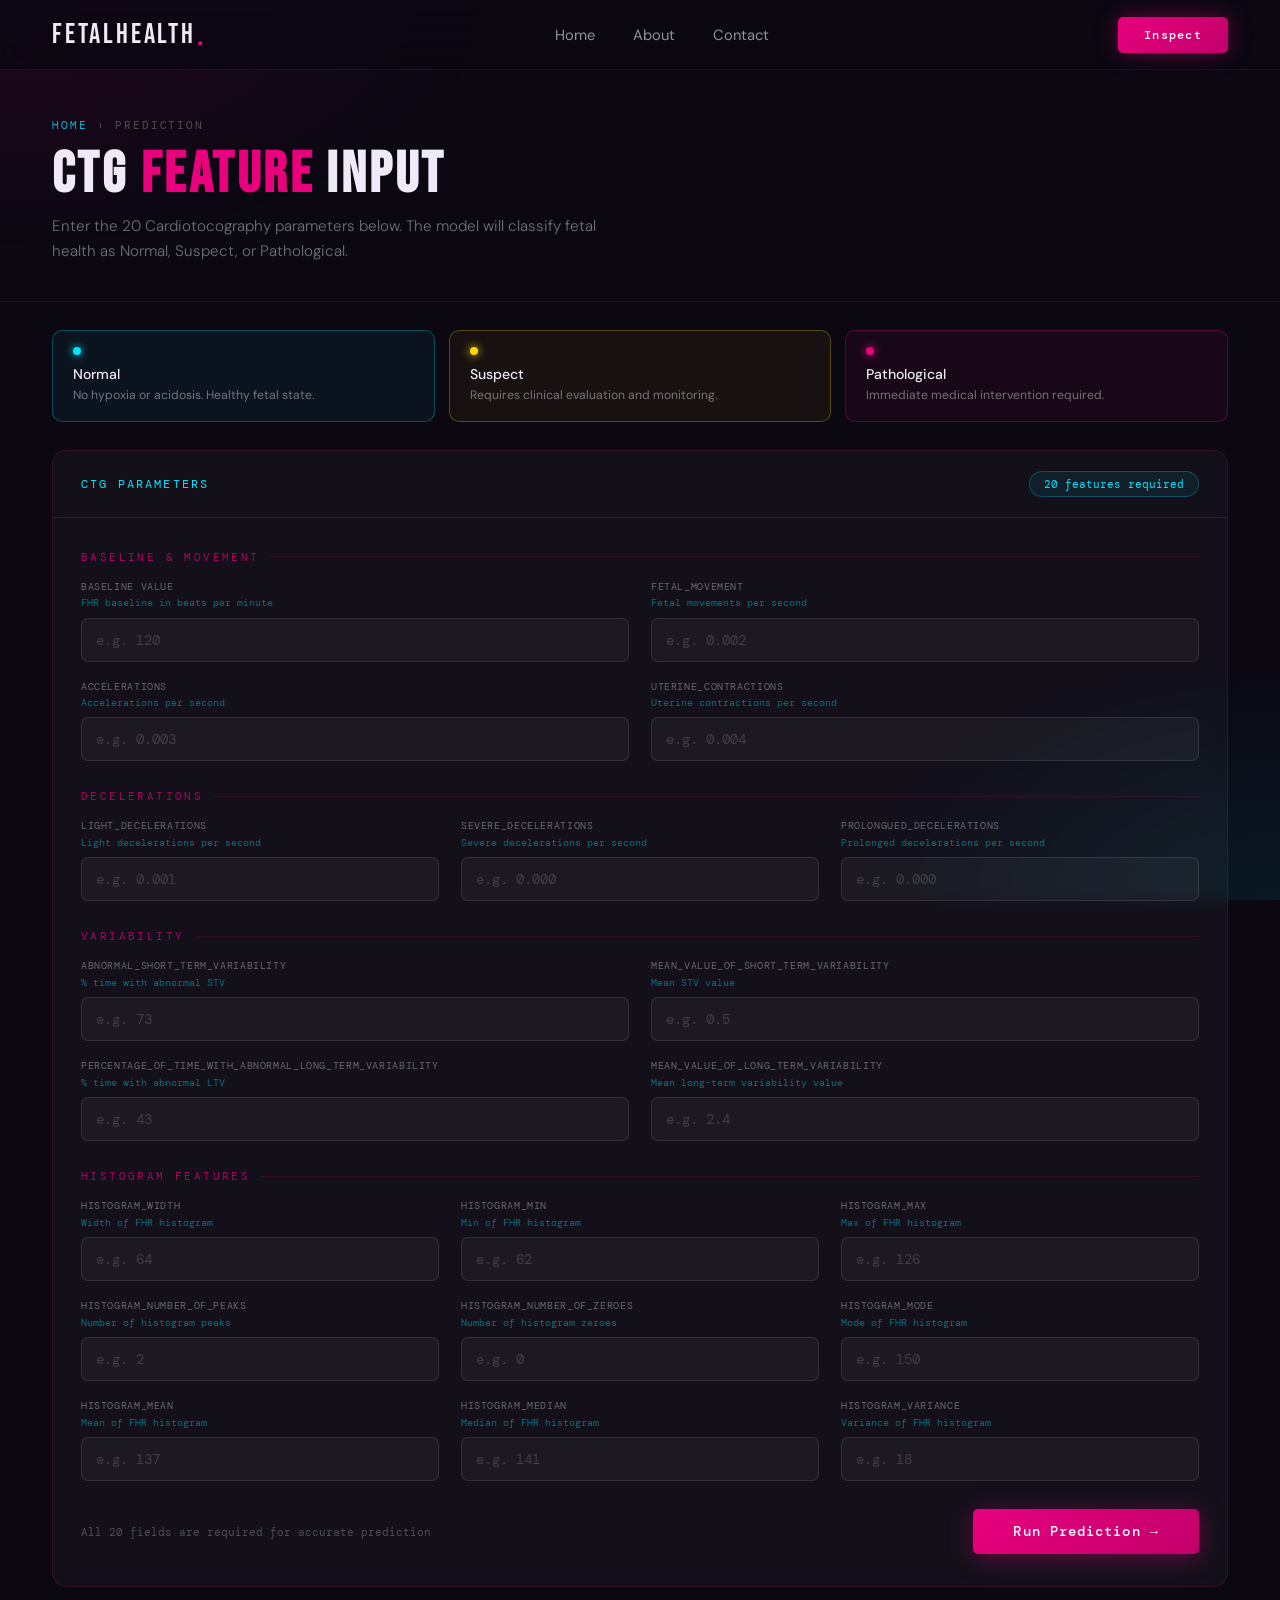
==== templates/inspect.html @ 4afc0b42 "Uploading All Files" ====
<!DOCTYPE html>
<html lang="en">
<head>
  <meta charset="UTF-8"/>
  <meta name="viewport" content="width=device-width, initial-scale=1.0"/>
  <title>FetalHealth — Predict</title>
  <link href="https://fonts.googleapis.com/css2?family=Bebas+Neue&family=DM+Sans:wght@300;400;500&family=DM+Mono:wght@400;500&display=swap" rel="stylesheet"/>
  <style>
    *,*::before,*::after{box-sizing:border-box;margin:0;padding:0}
    :root{
      --bg:#0b0812;
      --bg2:#110d1a;
      --magenta:#e8007d;
      --cyan:#00e5ff;
      --gold:#ffd600;
      --white:#f0eaf8;
      --muted:rgba(240,234,248,0.45);
      --glass:rgba(255,255,255,0.035);
      --bm:rgba(232,0,125,0.2);
      --bc:rgba(0,229,255,0.15);
    }
    html{scroll-behavior:smooth}
    body{background:var(--bg);color:var(--white);font-family:'DM Sans',sans-serif;min-height:100vh}
    body::before{
      content:'';position:fixed;inset:0;z-index:0;pointer-events:none;
      background:
        radial-gradient(ellipse 70% 50% at 0% 0%,rgba(232,0,125,0.1) 0%,transparent 55%),
        radial-gradient(ellipse 60% 50% at 100% 100%,rgba(0,229,255,0.08) 0%,transparent 55%);
    }

    /* NAV */
    nav{
      position:fixed;top:0;left:0;right:0;z-index:200;
      display:flex;align-items:center;justify-content:space-between;
      padding:0 52px;height:70px;
      background:rgba(11,8,18,0.85);
      backdrop-filter:blur(20px);
      border-bottom:1px solid rgba(232,0,125,0.18);
    }
    .logo{font-family:'Bebas Neue',sans-serif;font-size:1.75rem;letter-spacing:.1em;color:var(--white);text-decoration:none;display:flex;align-items:center}
    .logo .dot{color:var(--magenta);font-size:2.2rem;line-height:.5;margin-left:1px}
    .nav-links{display:flex;gap:38px;align-items:center}
    .nav-links a{color:var(--white);text-decoration:none;font-size:.92rem;opacity:.6;transition:opacity .2s,color .2s}
    .nav-links a:hover{opacity:1;color:var(--cyan)}
    .btn-cta{
      font-family:'DM Mono',monospace;font-size:.78rem;font-weight:500;letter-spacing:.1em;
      padding:10px 26px;border-radius:5px;
      background:linear-gradient(135deg,var(--magenta),#c2006b);
      color:#fff;border:none;cursor:pointer;text-decoration:none;
      box-shadow:0 0 22px rgba(232,0,125,.4);
      transition:box-shadow .25s,transform .15s;
    }
    .btn-cta:hover{box-shadow:0 0 38px rgba(232,0,125,.65);transform:translateY(-1px)}

    /* LAYOUT */
    main{position:relative;z-index:1;padding-top:70px;min-height:100vh;display:flex;flex-direction:column}

    /* PAGE HEADER */
    .page-hd{
      padding:48px 52px 0;
      border-bottom:1px solid rgba(255,255,255,.06);
      padding-bottom:36px;
    }
    .breadcrumb{
      font-family:'DM Mono',monospace;font-size:.68rem;letter-spacing:.18em;
      color:rgba(240,234,248,.3);text-transform:uppercase;margin-bottom:14px;
    }
    .breadcrumb a{color:var(--cyan);text-decoration:none;opacity:.8}
    .breadcrumb a:hover{opacity:1}
    .page-hd h1{font-family:'Bebas Neue',sans-serif;font-size:clamp(2.4rem,5vw,3.6rem);letter-spacing:.06em;line-height:1}
    .page-hd h1 em{font-style:normal;color:var(--magenta)}
    .page-hd p{margin-top:10px;font-size:.95rem;font-weight:300;color:var(--muted);max-width:560px;line-height:1.7}

    /* STATUS CHIPS */
    .status-row{
      display:grid;grid-template-columns:repeat(3,1fr);gap:14px;
      padding:28px 52px;
    }
    .chip{padding:16px 20px;border-radius:10px;border:1px solid;cursor:default}
    .chip.n{border-color:rgba(0,229,255,.28);background:rgba(0,229,255,.05)}
    .chip.s{border-color:rgba(255,214,0,.28);background:rgba(255,214,0,.05)}
    .chip.p{border-color:rgba(232,0,125,.32);background:rgba(232,0,125,.06)}
    .chip-dot{width:8px;height:8px;border-radius:50%;margin-bottom:10px}
    .chip.n .chip-dot{background:var(--cyan);box-shadow:0 0 8px var(--cyan)}
    .chip.s .chip-dot{background:var(--gold);box-shadow:0 0 8px var(--gold)}
    .chip.p .chip-dot{background:var(--magenta);box-shadow:0 0 8px var(--magenta)}
    .chip strong{font-size:.88rem;font-weight:500;display:block;margin-bottom:3px}
    .chip p{font-size:.76rem;color:var(--muted);line-height:1.5}

    /* FORM CARD */
    .form-wrap{padding:0 52px 80px;flex:1}
    .form-card{
      background:var(--glass);
      border:1px solid rgba(232,0,125,.16);
      border-radius:14px;overflow:hidden;
      backdrop-filter:blur(8px);
    }
    .fc-header{
      padding:20px 28px;border-bottom:1px solid rgba(255,255,255,.07);
      display:flex;align-items:center;justify-content:space-between;
    }
    .fc-title{font-family:'DM Mono',monospace;font-size:.75rem;letter-spacing:.18em;color:var(--cyan);text-transform:uppercase}
    .fc-badge{
      font-family:'DM Mono',monospace;font-size:.7rem;
      padding:5px 14px;border-radius:100px;
      border:1px solid rgba(0,229,255,.25);color:var(--cyan);
      background:rgba(0,229,255,.07);
    }

    .fc-body{padding:32px 28px}

    .sec-label{
      font-family:'DM Mono',monospace;font-size:.68rem;
      letter-spacing:.22em;text-transform:uppercase;
      color:var(--magenta);opacity:.7;
      margin-bottom:16px;margin-top:28px;
      display:flex;align-items:center;gap:10px;
    }
    .sec-label:first-child{margin-top:0}
    .sec-label::after{content:'';flex:1;height:1px;background:var(--magenta);opacity:.2}

    .form-grid{display:grid;grid-template-columns:repeat(3,1fr);gap:18px 22px}
    .form-grid.cols2{grid-template-columns:repeat(2,1fr)}

    .fg{display:flex;flex-direction:column;gap:8px}
    .fg label{
      font-family:'DM Mono',monospace;font-size:.65rem;
      color:rgba(240,234,248,.4);letter-spacing:.06em;text-transform:uppercase;
      line-height:1.4;
    }
    .fg label span{display:block;color:rgba(0,229,255,.45);font-size:.6rem;margin-top:2px;text-transform:none;letter-spacing:0}
    .fg input{
      background:rgba(255,255,255,.04);
      border:1px solid rgba(255,255,255,.1);
      border-radius:7px;padding:12px 14px;
      color:var(--white);
      font-family:'DM Mono',monospace;font-size:.88rem;
      outline:none;width:100%;
      transition:border-color .2s,background .2s,box-shadow .2s;
    }
    .fg input:focus{
      border-color:rgba(232,0,125,.55);
      background:rgba(232,0,125,.04);
      box-shadow:0 0 0 3px rgba(232,0,125,.1);
    }
    .fg input::placeholder{color:rgba(240,234,248,.18)}

    .fc-footer{
      padding:22px 28px;border-top:1px solid rgba(255,255,255,.07);
      display:flex;align-items:center;justify-content:space-between;
    }
    .fc-note{font-family:'DM Mono',monospace;font-size:.7rem;color:rgba(240,234,248,.28)}
    .btn-submit{
      font-family:'DM Mono',monospace;font-size:.85rem;font-weight:500;letter-spacing:.08em;
      padding:14px 40px;border-radius:5px;
      background:linear-gradient(135deg,var(--magenta),#c2006b);
      color:#fff;border:none;cursor:pointer;
      box-shadow:0 4px 24px rgba(232,0,125,.38);
      transition:transform .15s,box-shadow .2s;
    }
    .btn-submit:hover{transform:translateY(-2px);box-shadow:0 8px 36px rgba(232,0,125,.58)}

    @media(max-width:960px){
      nav{padding:0 20px}
      .page-hd,.status-row,.form-wrap{padding-left:20px;padding-right:20px}
      .form-grid,.form-grid.cols2{grid-template-columns:repeat(2,1fr)}
      .status-row{grid-template-columns:1fr}
    }
    @media(max-width:600px){
      .nav-links{display:none}
      .form-grid,.form-grid.cols2{grid-template-columns:1fr}
      .fc-footer{flex-direction:column;gap:14px;align-items:stretch}
      .btn-submit{text-align:center}
    }
  </style>
</head>
<body>

<nav>
  <a href="/" class="logo">FetalHealth<span class="dot">.</span></a>
  <div class="nav-links">
    <a href="/">Home</a>
    <a href="/#about">About</a>
    <a href="/#contact">Contact</a>
  </div>
  <a href="/predict" class="btn-cta">Inspect</a>
</nav>

<main>
  <div class="page-hd">
    <div class="breadcrumb"><a href="/">Home</a> &rsaquo; Prediction</div>
    <h1>CTG <em>Feature</em> Input</h1>
    <p>Enter the 20 Cardiotocography parameters below. The model will classify fetal health as Normal, Suspect, or Pathological.</p>
  </div>

  <div class="status-row">
    <div class="chip n"><div class="chip-dot"></div><strong>Normal</strong><p>No hypoxia or acidosis. Healthy fetal state.</p></div>
    <div class="chip s"><div class="chip-dot"></div><strong>Suspect</strong><p>Requires clinical evaluation and monitoring.</p></div>
    <div class="chip p"><div class="chip-dot"></div><strong>Pathological</strong><p>Immediate medical intervention required.</p></div>
  </div>

  <div class="form-wrap">
    <div class="form-card">
      <div class="fc-header">
        <span class="fc-title">CTG Parameters</span>
        <span class="fc-badge">20 features required</span>
      </div>
      <div class="fc-body">
        <form action="/predict" method="POST">

          <div class="sec-label">Baseline &amp; Movement</div>
          <div class="form-grid cols2">
            <div class="fg">
              <label>baseline value<span>FHR baseline in beats per minute</span></label>
              <input type="number" name="baseline value" placeholder="e.g. 120" step="1" min="0" required/>
            </div>
            <div class="fg">
              <label>fetal_movement<span>Fetal movements per second</span></label>
              <input type="number" name="fetal_movement" placeholder="e.g. 0.002" step="0.001" min="0" required/>
            </div>
            <div class="fg">
              <label>accelerations<span>Accelerations per second</span></label>
              <input type="number" name="accelerations" placeholder="e.g. 0.003" step="0.001" min="0" required/>
            </div>
            <div class="fg">
              <label>uterine_contractions<span>Uterine contractions per second</span></label>
              <input type="number" name="uterine_contractions" placeholder="e.g. 0.004" step="0.001" min="0" required/>
            </div>
          </div>

          <div class="sec-label">Decelerations</div>
          <div class="form-grid">
            <div class="fg">
              <label>light_decelerations<span>Light decelerations per second</span></label>
              <input type="number" name="light_decelerations" placeholder="e.g. 0.001" step="0.001" min="0" required/>
            </div>
            <div class="fg">
              <label>severe_decelerations<span>Severe decelerations per second</span></label>
              <input type="number" name="severe_decelerations" placeholder="e.g. 0.000" step="0.001" min="0" required/>
            </div>
            <div class="fg">
              <label>prolongued_decelerations<span>Prolonged decelerations per second</span></label>
              <input type="number" name="prolongued_decelerations" placeholder="e.g. 0.000" step="0.001" min="0" required/>
            </div>
          </div>

          <div class="sec-label">Variability</div>
          <div class="form-grid cols2">
            <div class="fg">
              <label>abnormal_short_term_variability<span>% time with abnormal STV</span></label>
              <input type="number" name="abnormal_short_term_variability" placeholder="e.g. 73" step="1" min="0" required/>
            </div>
            <div class="fg">
              <label>mean_value_of_short_term_variability<span>Mean STV value</span></label>
              <input type="number" name="mean_value_of_short_term_variability" placeholder="e.g. 0.5" step="0.1" min="0" required/>
            </div>
            <div class="fg">
              <label>percentage_of_time_with_abnormal_long_term_variability<span>% time with abnormal LTV</span></label>
              <input type="number" name="percentage_of_time_with_abnormal_long_term_variability" placeholder="e.g. 43" step="1" min="0" required/>
            </div>
            <div class="fg">
              <label>mean_value_of_long_term_variability<span>Mean long-term variability value</span></label>
              <input type="number" name="mean_value_of_long_term_variability" placeholder="e.g. 2.4" step="0.1" min="0" required/>
            </div>
          </div>

          <div class="sec-label">Histogram Features</div>
          <div class="form-grid">
            <div class="fg">
              <label>histogram_width<span>Width of FHR histogram</span></label>
              <input type="number" name="histogram_width" placeholder="e.g. 64" step="1" min="0" required/>
            </div>
            <div class="fg">
              <label>histogram_min<span>Min of FHR histogram</span></label>
              <input type="number" name="histogram_min" placeholder="e.g. 62" step="1" min="0" required/>
            </div>
            <div class="fg">
              <label>histogram_max<span>Max of FHR histogram</span></label>
              <input type="number" name="histogram_max" placeholder="e.g. 126" step="1" min="0" required/>
            </div>
            <div class="fg">
              <label>histogram_number_of_peaks<span>Number of histogram peaks</span></label>
              <input type="number" name="histogram_number_of_peaks" placeholder="e.g. 2" step="1" min="0" required/>
            </div>
            <div class="fg">
              <label>histogram_number_of_zeroes<span>Number of histogram zeroes</span></label>
              <input type="number" name="histogram_number_of_zeroes" placeholder="e.g. 0" step="1" min="0" required/>
            </div>
            <div class="fg">
              <label>histogram_mode<span>Mode of FHR histogram</span></label>
              <input type="number" name="histogram_mode" placeholder="e.g. 150" step="1" min="0" required/>
            </div>
            <div class="fg">
              <label>histogram_mean<span>Mean of FHR histogram</span></label>
              <input type="number" name="histogram_mean" placeholder="e.g. 137" step="1" min="0" required/>
            </div>
            <div class="fg">
              <label>histogram_median<span>Median of FHR histogram</span></label>
              <input type="number" name="histogram_median" placeholder="e.g. 141" step="1" min="0" required/>
            </div>
            <div class="fg">
              <label>histogram_variance<span>Variance of FHR histogram</span></label>
              <input type="number" name="histogram_variance" placeholder="e.g. 18" step="1" min="0" required/>
            </div>
          </div>

          <div class="fc-footer" style="margin:0;padding:28px 0 0;border:none">
            <span class="fc-note">All 20 fields are required for accurate prediction</span>
            <button type="submit" class="btn-submit">Run Prediction →</button>
          </div>

        </form>
      </div>
    </div>
  </div>
</main>

</body>
</html>
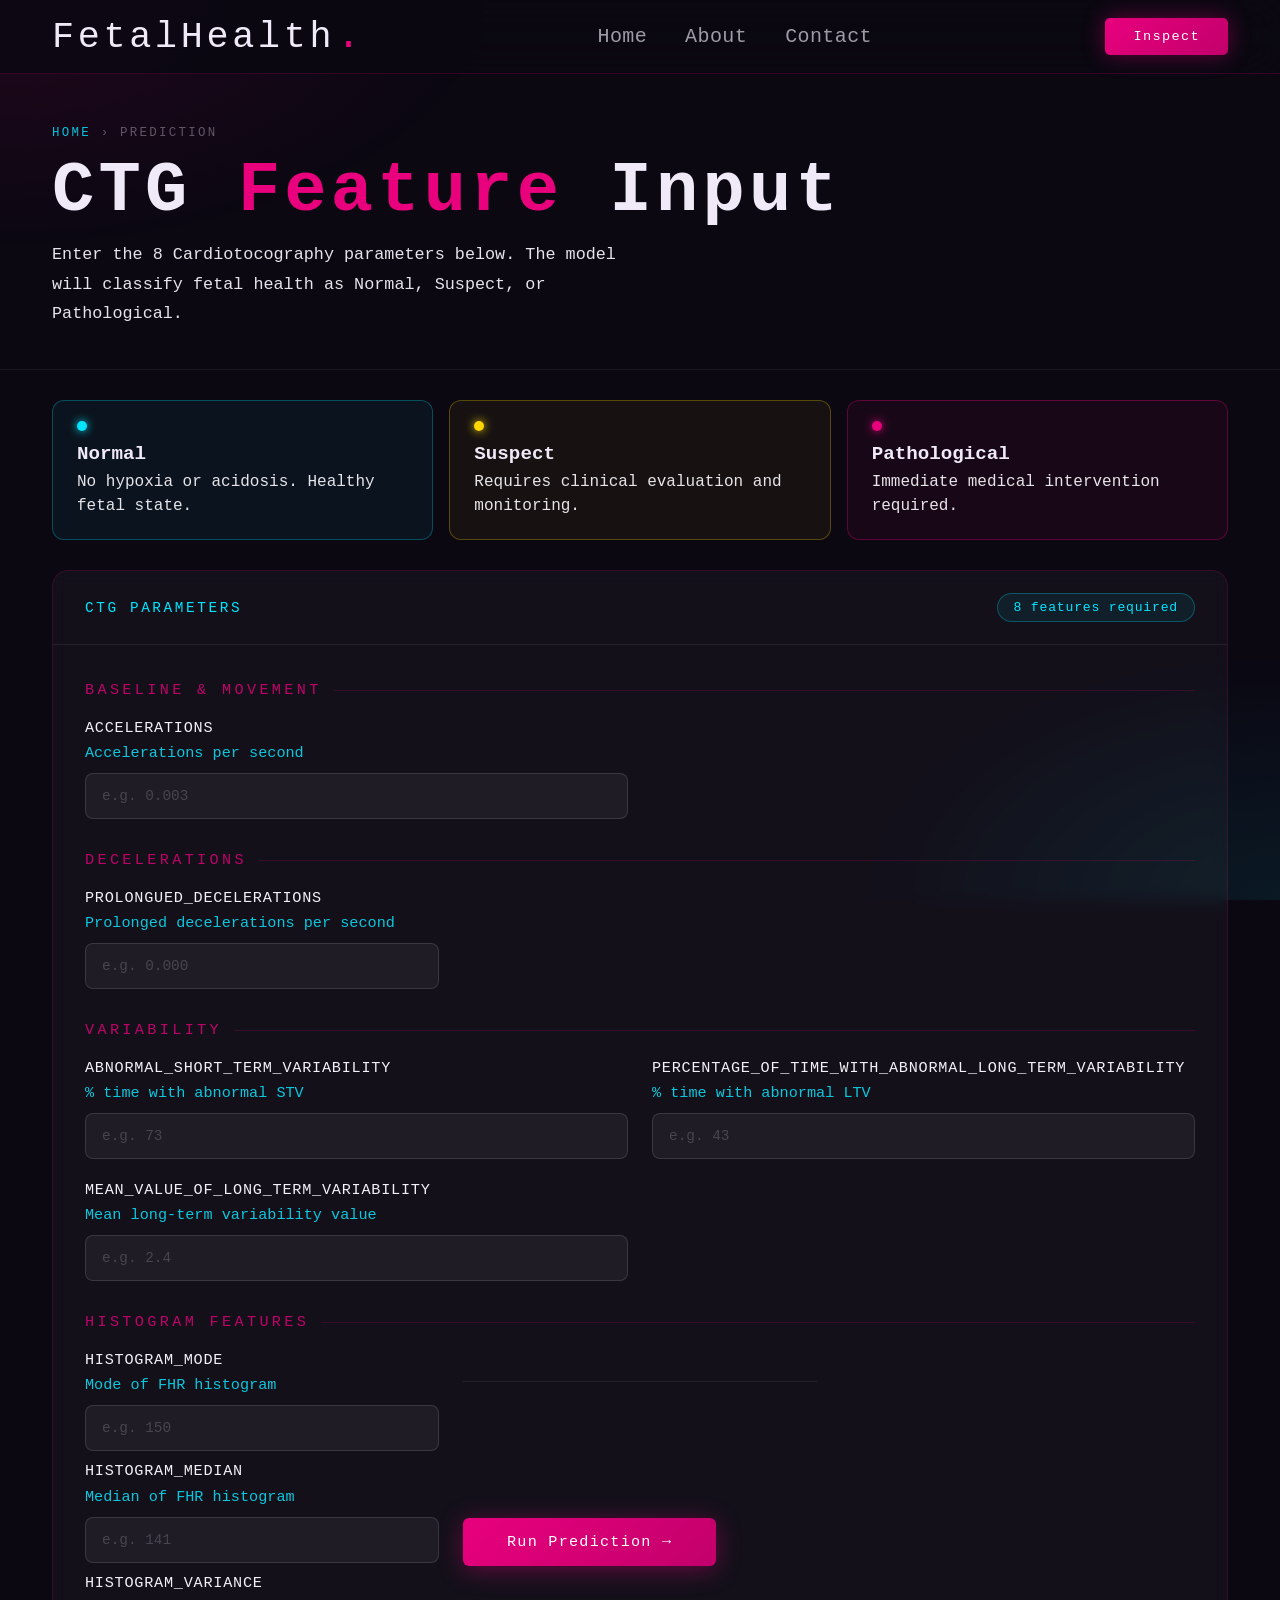
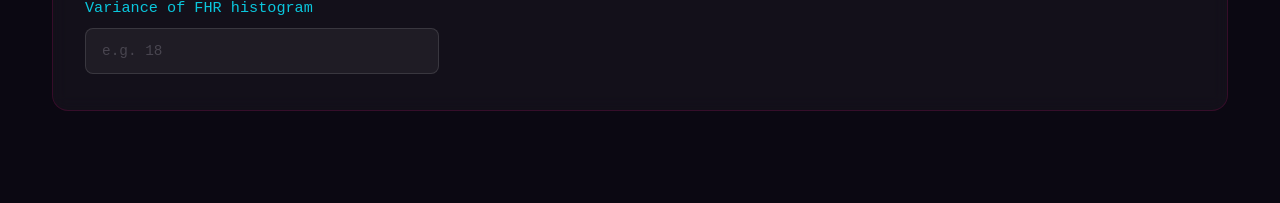
==== commit 810ca61a: "Changing the  model and solving some minor error" ====
--- a/templates/inspect.html
+++ b/templates/inspect.html
@@ -14,13 +14,17 @@
       --cyan:#00e5ff;
       --gold:#ffd600;
       --white:#f0eaf8;
-      --muted:rgba(240,234,248,0.45);
+      --muted:rgba(245, 243, 248, 0.938);
       --glass:rgba(255,255,255,0.035);
-      --bm:rgba(232,0,125,0.2);
-      --bc:rgba(0,229,255,0.15);
     }
     html{scroll-behavior:smooth}
-    body{background:var(--bg);color:var(--white);font-family:'DM Sans',sans-serif;min-height:100vh}
+    body{
+      background:var(--bg);
+      color:var(--white);
+      font-family:'Sans serif',monospace;
+      font-size:20px;
+      min-height:100vh;
+    }
     body::before{
       content:'';position:fixed;inset:0;z-index:0;pointer-events:none;
       background:
@@ -28,23 +32,31 @@
         radial-gradient(ellipse 60% 50% at 100% 100%,rgba(0,229,255,0.08) 0%,transparent 55%);
     }
 
-    /* NAV */
+    /* ── NAV ── */
     nav{
       position:fixed;top:0;left:0;right:0;z-index:200;
       display:flex;align-items:center;justify-content:space-between;
-      padding:0 52px;height:70px;
-      background:rgba(11,8,18,0.85);
+      padding:0 52px;height:74px;
+      background:rgba(11,8,18,0.88);
       backdrop-filter:blur(20px);
       border-bottom:1px solid rgba(232,0,125,0.18);
     }
-    .logo{font-family:'Bebas Neue',sans-serif;font-size:1.75rem;letter-spacing:.1em;color:var(--white);text-decoration:none;display:flex;align-items:center}
-    .logo .dot{color:var(--magenta);font-size:2.2rem;line-height:.5;margin-left:1px}
+    .logo{
+      font-family:'sans-serif',monospace;
+      font-size:2.3rem;letter-spacing:.1em;
+      color:var(--white);text-decoration:none;display:flex;align-items:center;
+    }
+    .logo .dot{color:var(--magenta);font-size:2.5rem;line-height:.5;margin-left:1px}
     .nav-links{display:flex;gap:38px;align-items:center}
-    .nav-links a{color:var(--white);text-decoration:none;font-size:.92rem;opacity:.6;transition:opacity .2s,color .2s}
+    .nav-links a{
+      color:var(--white);text-decoration:none;
+      font: size 1.1rem;font-weight:400;opacity:.65;
+      transition:opacity .2s,color .2s;letter-spacing:.02em;
+    }
     .nav-links a:hover{opacity:1;color:var(--cyan)}
     .btn-cta{
-      font-family:'DM Mono',monospace;font-size:.78rem;font-weight:500;letter-spacing:.1em;
-      padding:10px 26px;border-radius:5px;
+      font-family:'Sans serif',monospace;font-size:.85rem;font-weight:500;letter-spacing:.1em;
+      padding:11px 28px;border-radius:5px;
       background:linear-gradient(135deg,var(--magenta),#c2006b);
       color:#fff;border:none;cursor:pointer;text-decoration:none;
       box-shadow:0 0 22px rgba(232,0,125,.4);
@@ -52,107 +64,128 @@
     }
     .btn-cta:hover{box-shadow:0 0 38px rgba(232,0,125,.65);transform:translateY(-1px)}
 
-    /* LAYOUT */
-    main{position:relative;z-index:1;padding-top:70px;min-height:100vh;display:flex;flex-direction:column}
-
-    /* PAGE HEADER */
+    /* ── LAYOUT ── */
+    main{position:relative;z-index:1;padding-top:74px;min-height:100vh;display:flex;flex-direction:column}
+
+    /* ── PAGE HEADER ── */
     .page-hd{
-      padding:48px 52px 0;
+      padding:52px 52px 40px;
       border-bottom:1px solid rgba(255,255,255,.06);
-      padding-bottom:36px;
     }
     .breadcrumb{
-      font-family:'DM Mono',monospace;font-size:.68rem;letter-spacing:.18em;
-      color:rgba(240,234,248,.3);text-transform:uppercase;margin-bottom:14px;
-    }
-    .breadcrumb a{color:var(--cyan);text-decoration:none;opacity:.8}
+      font-family:'Sans serif',monospace;font-size:.78rem;letter-spacing:.18em;
+      color:rgba(240,234,248,.35);text-transform:uppercase;margin-bottom:16px;
+    }
+    .breadcrumb a{color:var(--cyan);text-decoration:none;opacity:.85}
     .breadcrumb a:hover{opacity:1}
-    .page-hd h1{font-family:'Bebas Neue',sans-serif;font-size:clamp(2.4rem,5vw,3.6rem);letter-spacing:.06em;line-height:1}
+    .page-hd h1{
+      font-family:'Sans serif',monospace;
+      font-size:clamp(3rem,5.5vw,4.4rem);
+      letter-spacing:.06em;line-height:1;
+    }
     .page-hd h1 em{font-style:normal;color:var(--magenta)}
-    .page-hd p{margin-top:10px;font-size:.95rem;font-weight:300;color:var(--muted);max-width:560px;line-height:1.7}
-
-    /* STATUS CHIPS */
+    .page-hd p{
+      margin-top:14px;font-size:1.05rem;font-weight:300;
+      color:var(--muted);max-width:600px;line-height:1.75;
+    }
+
+    /* ── STATUS CHIPS ── */
     .status-row{
-      display:grid;grid-template-columns:repeat(3,1fr);gap:14px;
-      padding:28px 52px;
-    }
-    .chip{padding:16px 20px;border-radius:10px;border:1px solid;cursor:default}
+      display:grid;grid-template-columns:repeat(3,1fr);gap:16px;
+      padding:30px 52px;
+    }
+    .chip{padding:20px 24px;border-radius:12px;border:1px solid;cursor:default;transition:transform .2s}
+    .chip:hover{transform:translateY(-3px)}
     .chip.n{border-color:rgba(0,229,255,.28);background:rgba(0,229,255,.05)}
     .chip.s{border-color:rgba(255,214,0,.28);background:rgba(255,214,0,.05)}
     .chip.p{border-color:rgba(232,0,125,.32);background:rgba(232,0,125,.06)}
-    .chip-dot{width:8px;height:8px;border-radius:50%;margin-bottom:10px}
-    .chip.n .chip-dot{background:var(--cyan);box-shadow:0 0 8px var(--cyan)}
-    .chip.s .chip-dot{background:var(--gold);box-shadow:0 0 8px var(--gold)}
-    .chip.p .chip-dot{background:var(--magenta);box-shadow:0 0 8px var(--magenta)}
-    .chip strong{font-size:.88rem;font-weight:500;display:block;margin-bottom:3px}
-    .chip p{font-size:.76rem;color:var(--muted);line-height:1.5}
-
-    /* FORM CARD */
-    .form-wrap{padding:0 52px 80px;flex:1}
+    .chip-dot{width:10px;height:10px;border-radius:50%;margin-bottom:12px}
+    .chip.n .chip-dot{background:var(--cyan);box-shadow:0 0 10px var(--cyan)}
+    .chip.s .chip-dot{background:var(--gold);box-shadow:0 0 10px var(--gold)}
+    .chip.p .chip-dot{background:var(--magenta);box-shadow:0 0 10px var(--magenta)}
+    .chip strong{font-size:1.2rem;font-weight:600;display:block;margin-bottom:5px}
+    .chip p{font-size:1rem;color:var(--muted);line-height:1.55}
+
+    /* ── FORM CARD ── */
+    .form-wrap{padding:0 52px 90px;flex:1}
     .form-card{
       background:var(--glass);
       border:1px solid rgba(232,0,125,.16);
-      border-radius:14px;overflow:hidden;
+      border-radius:16px;overflow:hidden;
       backdrop-filter:blur(8px);
     }
     .fc-header{
-      padding:20px 28px;border-bottom:1px solid rgba(255,255,255,.07);
+      padding:22px 32px;border-bottom:1px solid rgba(255,255,255,.07);
       display:flex;align-items:center;justify-content:space-between;
     }
-    .fc-title{font-family:'DM Mono',monospace;font-size:.75rem;letter-spacing:.18em;color:var(--cyan);text-transform:uppercase}
+    .fc-title{
+      font-family:'Sans serif',monospace;font-size:.90rem;
+      letter-spacing:.18em;color:var(--cyan);text-transform:uppercase;
+    }
     .fc-badge{
-      font-family:'DM Mono',monospace;font-size:.7rem;
-      padding:5px 14px;border-radius:100px;
-      border:1px solid rgba(0,229,255,.25);color:var(--cyan);
-      background:rgba(0,229,255,.07);
-    }
-
-    .fc-body{padding:32px 28px}
-
+      font-family:'Sans serif',monospace;font-size:.82rem;
+      padding:6px 16px;border-radius:100px;
+      border:1px solid rgba(0,229,255,.28);color:var(--cyan);
+      background:rgba(0,229,255,.07);letter-spacing:.06em;
+    }
+    .fc-body{padding:36px 32px}
+
+    /* Section labels */
     .sec-label{
-      font-family:'DM Mono',monospace;font-size:.68rem;
+      font-family:'Sans serif',monospace;font-size:.95rem;
       letter-spacing:.22em;text-transform:uppercase;
-      color:var(--magenta);opacity:.7;
-      margin-bottom:16px;margin-top:28px;
-      display:flex;align-items:center;gap:10px;
+      color:var(--magenta);opacity:.8;
+      margin-bottom:18px;margin-top:32px;
+      display:flex;align-items:center;gap:12px;
     }
     .sec-label:first-child{margin-top:0}
     .sec-label::after{content:'';flex:1;height:1px;background:var(--magenta);opacity:.2}
 
-    .form-grid{display:grid;grid-template-columns:repeat(3,1fr);gap:18px 22px}
+    /* Form grids */
+    .form-grid{display:grid;grid-template-columns:repeat(3,1fr);gap:20px 24px}
     .form-grid.cols2{grid-template-columns:repeat(2,1fr)}
 
-    .fg{display:flex;flex-direction:column;gap:8px}
+    /* Field group */
+    .fg{display:flex;flex-direction:column;gap:9px}
     .fg label{
-      font-family:'DM Mono',monospace;font-size:.65rem;
-      color:rgba(240,234,248,.4);letter-spacing:.06em;text-transform:uppercase;
-      line-height:1.4;
-    }
-    .fg label span{display:block;color:rgba(0,229,255,.45);font-size:.6rem;margin-top:2px;text-transform:none;letter-spacing:0}
+      font-family:'Sans serif',monospace;font-size:.95rem;
+      color:rgba(247, 244, 250, 0.986);letter-spacing:.05em;
+      text-transform:uppercase;line-height:1.45;
+    }
+    .fg label span{
+      display:block;color:rgba(9, 230, 255, 0.856);
+      font: size 0.85rem;margin-top:3px;
+      text-transform:none;letter-spacing:0;
+    }
     .fg input{
-      background:rgba(255,255,255,.04);
-      border:1px solid rgba(255,255,255,.1);
-      border-radius:7px;padding:12px 14px;
+      background:rgba(255,255,255,.05);
+      border:1px solid rgba(255,255,255,.12);
+      border-radius:8px;padding:13px 16px;
       color:var(--white);
-      font-family:'DM Mono',monospace;font-size:.88rem;
+      font-family:'Sans serif',monospace;font-size:.95rem;
       outline:none;width:100%;
       transition:border-color .2s,background .2s,box-shadow .2s;
     }
     .fg input:focus{
-      border-color:rgba(232,0,125,.55);
-      background:rgba(232,0,125,.04);
-      box-shadow:0 0 0 3px rgba(232,0,125,.1);
-    }
-    .fg input::placeholder{color:rgba(240,234,248,.18)}
-
-    .fc-footer{
-      padding:22px 28px;border-top:1px solid rgba(255,255,255,.07);
+      border-color:rgba(232, 0, 124, 0.801);
+      background:rgba(232,0,125,.05);
+      box-shadow:0 0 0 3px rgba(232,0,125,.12);
+    }
+    .fg input::placeholder{color:rgba(240,234,248,.2);font-size:.9rem}
+
+    /* Footer */
+    .fc-footer-row{
+      margin-top:32px;padding-top:28px;
+      border-top:1px solid rgba(255,255,255,.07);
       display:flex;align-items:center;justify-content:space-between;
     }
-    .fc-note{font-family:'DM Mono',monospace;font-size:.7rem;color:rgba(240,234,248,.28)}
+    .fc-note{
+      font-family:'Sans serif',monospace;font-size:.78rem;
+      color:rgba(240,234,248,.3);
+    }
     .btn-submit{
-      font-family:'DM Mono',monospace;font-size:.85rem;font-weight:500;letter-spacing:.08em;
-      padding:14px 40px;border-radius:5px;
+      font-family:'Sans serif',monospace;font-size:.95rem;font-weight:500;letter-spacing:.08em;
+      padding:15px 44px;border-radius:6px;
       background:linear-gradient(135deg,var(--magenta),#c2006b);
       color:#fff;border:none;cursor:pointer;
       box-shadow:0 4px 24px rgba(232,0,125,.38);
@@ -160,16 +193,17 @@
     }
     .btn-submit:hover{transform:translateY(-2px);box-shadow:0 8px 36px rgba(232,0,125,.58)}
 
+    /* ── RESPONSIVE ── */
     @media(max-width:960px){
       nav{padding:0 20px}
       .page-hd,.status-row,.form-wrap{padding-left:20px;padding-right:20px}
       .form-grid,.form-grid.cols2{grid-template-columns:repeat(2,1fr)}
-      .status-row{grid-template-columns:1fr}
+      .status-row{grid-template-columns:1fr;gap:12px}
     }
     @media(max-width:600px){
       .nav-links{display:none}
       .form-grid,.form-grid.cols2{grid-template-columns:1fr}
-      .fc-footer{flex-direction:column;gap:14px;align-items:stretch}
+      .fc-footer-row{flex-direction:column;gap:16px;align-items:stretch}
       .btn-submit{text-align:center}
     }
   </style>
@@ -187,73 +221,80 @@
 </nav>
 
 <main>
+  <!-- Page Header -->
   <div class="page-hd">
     <div class="breadcrumb"><a href="/">Home</a> &rsaquo; Prediction</div>
     <h1>CTG <em>Feature</em> Input</h1>
-    <p>Enter the 20 Cardiotocography parameters below. The model will classify fetal health as Normal, Suspect, or Pathological.</p>
+    <p>Enter the 8 Cardiotocography parameters below. The model will classify fetal health as Normal, Suspect, or Pathological.</p>
   </div>
 
+  <!-- Status Chips -->
   <div class="status-row">
     <div class="chip n"><div class="chip-dot"></div><strong>Normal</strong><p>No hypoxia or acidosis. Healthy fetal state.</p></div>
     <div class="chip s"><div class="chip-dot"></div><strong>Suspect</strong><p>Requires clinical evaluation and monitoring.</p></div>
     <div class="chip p"><div class="chip-dot"></div><strong>Pathological</strong><p>Immediate medical intervention required.</p></div>
   </div>
 
+  <!-- Form -->
   <div class="form-wrap">
     <div class="form-card">
       <div class="fc-header">
         <span class="fc-title">CTG Parameters</span>
-        <span class="fc-badge">20 features required</span>
+        <span class="fc-badge">8 features required</span>
       </div>
+
       <div class="fc-body">
         <form action="/predict" method="POST">
 
+          <!-- Section 1 -->
           <div class="sec-label">Baseline &amp; Movement</div>
           <div class="form-grid cols2">
-            <div class="fg">
+            <!-- <div class="fg">
               <label>baseline value<span>FHR baseline in beats per minute</span></label>
               <input type="number" name="baseline value" placeholder="e.g. 120" step="1" min="0" required/>
-            </div>
-            <div class="fg">
+            </div> -->
+            <!-- <div class="fg">
               <label>fetal_movement<span>Fetal movements per second</span></label>
               <input type="number" name="fetal_movement" placeholder="e.g. 0.002" step="0.001" min="0" required/>
-            </div>
+            </div> -->
             <div class="fg">
               <label>accelerations<span>Accelerations per second</span></label>
               <input type="number" name="accelerations" placeholder="e.g. 0.003" step="0.001" min="0" required/>
             </div>
-            <div class="fg">
+            <!-- <div class="fg">
               <label>uterine_contractions<span>Uterine contractions per second</span></label>
               <input type="number" name="uterine_contractions" placeholder="e.g. 0.004" step="0.001" min="0" required/>
-            </div>
-          </div>
-
+            </div> -->
+          </div>
+
+          <!-- Section 2 -->
           <div class="sec-label">Decelerations</div>
           <div class="form-grid">
-            <div class="fg">
+            <!-- <div class="fg">
               <label>light_decelerations<span>Light decelerations per second</span></label>
               <input type="number" name="light_decelerations" placeholder="e.g. 0.001" step="0.001" min="0" required/>
             </div>
             <div class="fg">
               <label>severe_decelerations<span>Severe decelerations per second</span></label>
               <input type="number" name="severe_decelerations" placeholder="e.g. 0.000" step="0.001" min="0" required/>
-            </div>
+            </div>-->
             <div class="fg">
               <label>prolongued_decelerations<span>Prolonged decelerations per second</span></label>
               <input type="number" name="prolongued_decelerations" placeholder="e.g. 0.000" step="0.001" min="0" required/>
             </div>
           </div>
 
+          <!-- Section 3 -->
           <div class="sec-label">Variability</div>
           <div class="form-grid cols2">
             <div class="fg">
               <label>abnormal_short_term_variability<span>% time with abnormal STV</span></label>
               <input type="number" name="abnormal_short_term_variability" placeholder="e.g. 73" step="1" min="0" required/>
             </div>
-            <div class="fg">
+            <!-- <div class="fg">
               <label>mean_value_of_short_term_variability<span>Mean STV value</span></label>
               <input type="number" name="mean_value_of_short_term_variability" placeholder="e.g. 0.5" step="0.1" min="0" required/>
-            </div>
+            </div> -->
             <div class="fg">
               <label>percentage_of_time_with_abnormal_long_term_variability<span>% time with abnormal LTV</span></label>
               <input type="number" name="percentage_of_time_with_abnormal_long_term_variability" placeholder="e.g. 43" step="1" min="0" required/>
@@ -264,36 +305,37 @@
             </div>
           </div>
 
+          <!-- Section 4 -->
           <div class="sec-label">Histogram Features</div>
           <div class="form-grid">
             <div class="fg">
-              <label>histogram_width<span>Width of FHR histogram</span></label>
+              <!-- <label>histogram_width<span>Width of FHR histogram</span></label>
               <input type="number" name="histogram_width" placeholder="e.g. 64" step="1" min="0" required/>
             </div>
             <div class="fg">
               <label>histogram_min<span>Min of FHR histogram</span></label>
               <input type="number" name="histogram_min" placeholder="e.g. 62" step="1" min="0" required/>
-            </div>
-            <div class="fg">
+            </div> -->
+            <!-- <div class="fg">
               <label>histogram_max<span>Max of FHR histogram</span></label>
               <input type="number" name="histogram_max" placeholder="e.g. 126" step="1" min="0" required/>
-            </div>
-            <div class="fg">
+            </div> -->
+            <!-- <div class="fg">
               <label>histogram_number_of_peaks<span>Number of histogram peaks</span></label>
               <input type="number" name="histogram_number_of_peaks" placeholder="e.g. 2" step="1" min="0" required/>
-            </div>
-            <div class="fg">
+            </div> -->
+            <!-- <div class="fg">
               <label>histogram_number_of_zeroes<span>Number of histogram zeroes</span></label>
               <input type="number" name="histogram_number_of_zeroes" placeholder="e.g. 0" step="1" min="0" required/>
-            </div>
+            </div> -->
             <div class="fg">
               <label>histogram_mode<span>Mode of FHR histogram</span></label>
               <input type="number" name="histogram_mode" placeholder="e.g. 150" step="1" min="0" required/>
             </div>
-            <div class="fg">
+            <!-- <div class="fg">
               <label>histogram_mean<span>Mean of FHR histogram</span></label>
               <input type="number" name="histogram_mean" placeholder="e.g. 137" step="1" min="0" required/>
-            </div>
+            </div> -->
             <div class="fg">
               <label>histogram_median<span>Median of FHR histogram</span></label>
               <input type="number" name="histogram_median" placeholder="e.g. 141" step="1" min="0" required/>
@@ -304,8 +346,9 @@
             </div>
           </div>
 
-          <div class="fc-footer" style="margin:0;padding:28px 0 0;border:none">
-            <span class="fc-note">All 20 fields are required for accurate prediction</span>
+          <!-- Submit Row -->
+          <div class="fc-footer-row">
+            <!-- <span class="fc-note">All 8 fields are required for accurate prediction</span> -->
             <button type="submit" class="btn-submit">Run Prediction →</button>
           </div>
 
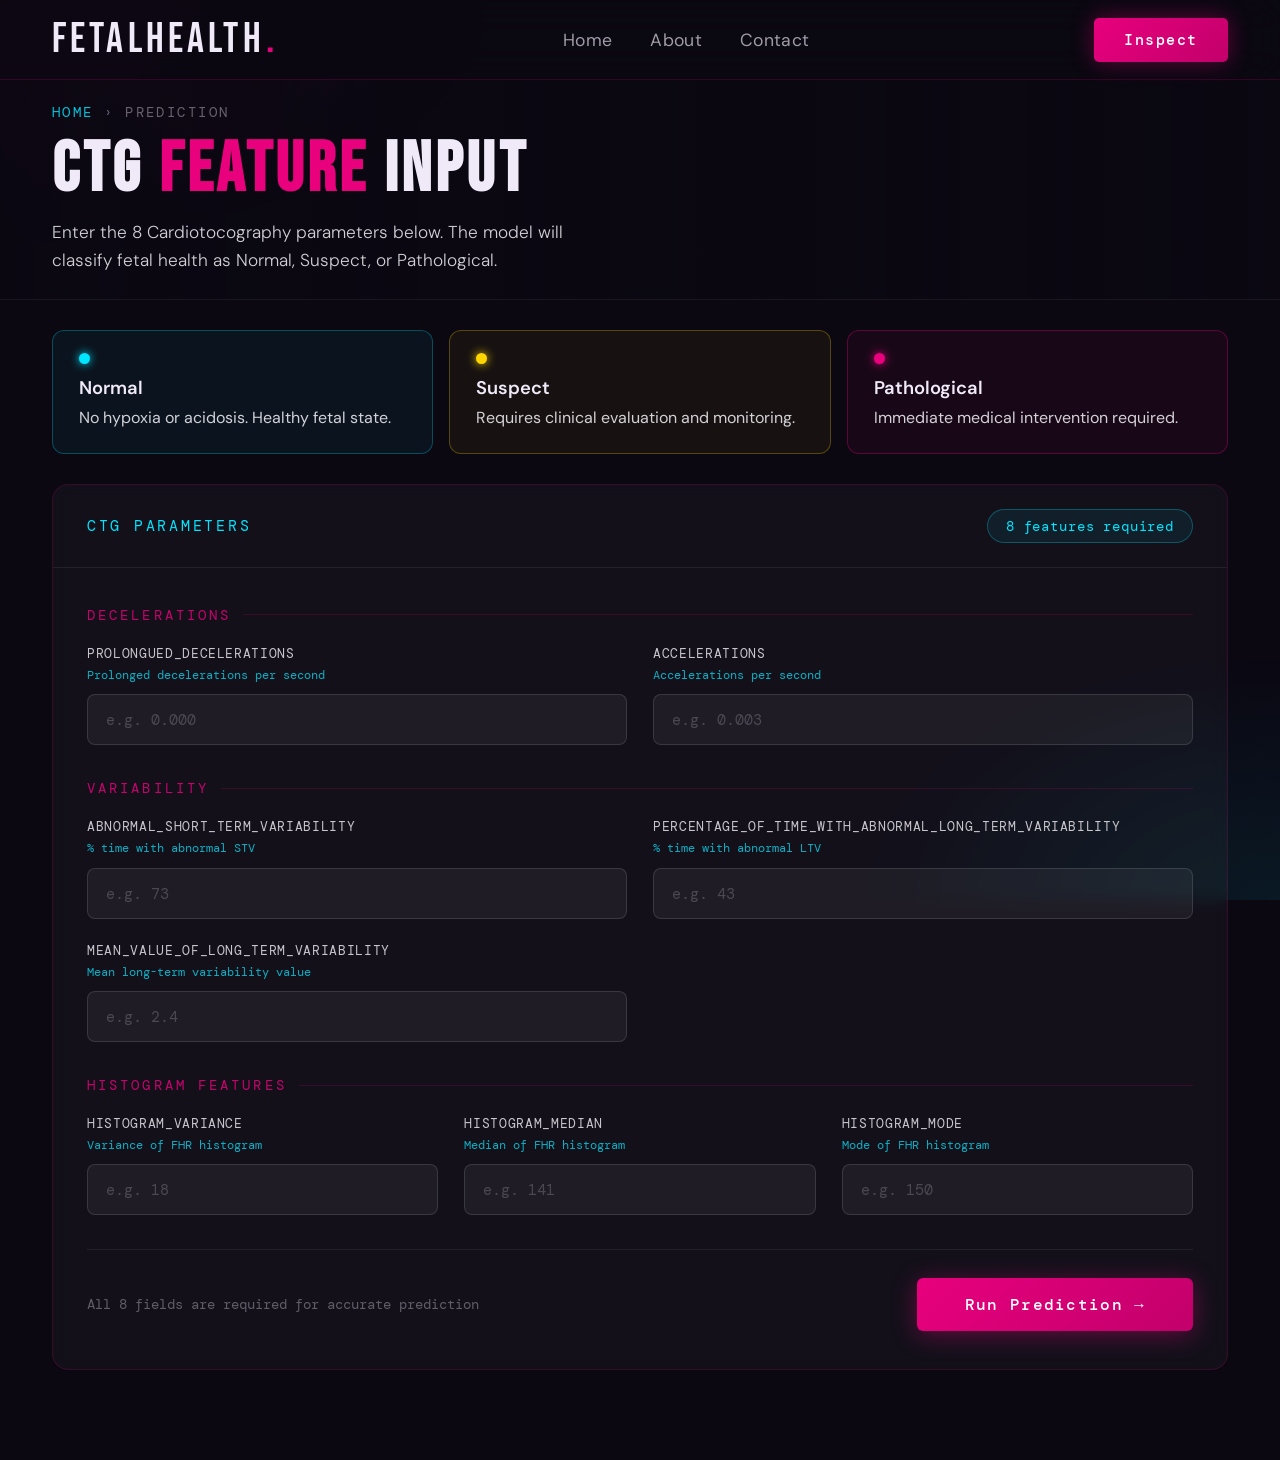
==== commit 879ed994: "Adding the updated files" ====
--- a/templates/inspect.html
+++ b/templates/inspect.html
@@ -14,14 +14,14 @@
       --cyan:#00e5ff;
       --gold:#ffd600;
       --white:#f0eaf8;
-      --muted:rgba(245, 243, 248, 0.938);
+      --muted:rgba(245,243,248,0.85);
       --glass:rgba(255,255,255,0.035);
     }
     html{scroll-behavior:smooth}
     body{
       background:var(--bg);
       color:var(--white);
-      font-family:'Sans serif',monospace;
+      font-family:'DM Sans',sans-serif;
       font-size:20px;
       min-height:100vh;
     }
@@ -36,27 +36,27 @@
     nav{
       position:fixed;top:0;left:0;right:0;z-index:200;
       display:flex;align-items:center;justify-content:space-between;
-      padding:0 52px;height:74px;
+      padding:0 52px;height:80px;
       background:rgba(11,8,18,0.88);
       backdrop-filter:blur(20px);
       border-bottom:1px solid rgba(232,0,125,0.18);
     }
     .logo{
-      font-family:'sans-serif',monospace;
-      font-size:2.3rem;letter-spacing:.1em;
+      font-family:'Bebas Neue',sans-serif;
+      font-size:2.6rem;letter-spacing:.1em;
       color:var(--white);text-decoration:none;display:flex;align-items:center;
     }
-    .logo .dot{color:var(--magenta);font-size:2.5rem;line-height:.5;margin-left:1px}
+    .logo .dot{color:var(--magenta);font-size:2.8rem;line-height:.5;margin-left:1px}
     .nav-links{display:flex;gap:38px;align-items:center}
     .nav-links a{
       color:var(--white);text-decoration:none;
-      font: size 1.1rem;font-weight:400;opacity:.65;
+      font-size:1.1rem;font-weight:400;opacity:.65;
       transition:opacity .2s,color .2s;letter-spacing:.02em;
     }
     .nav-links a:hover{opacity:1;color:var(--cyan)}
     .btn-cta{
-      font-family:'Sans serif',monospace;font-size:.85rem;font-weight:500;letter-spacing:.1em;
-      padding:11px 28px;border-radius:5px;
+      font-family:'DM Mono',monospace;font-size:.95rem;font-weight:500;letter-spacing:.1em;
+      padding:12px 30px;border-radius:5px;
       background:linear-gradient(135deg,var(--magenta),#c2006b);
       color:#fff;border:none;cursor:pointer;text-decoration:none;
       box-shadow:0 0 22px rgba(232,0,125,.4);
@@ -65,28 +65,46 @@
     .btn-cta:hover{box-shadow:0 0 38px rgba(232,0,125,.65);transform:translateY(-1px)}
 
     /* ── LAYOUT ── */
-    main{position:relative;z-index:1;padding-top:74px;min-height:100vh;display:flex;flex-direction:column}
-
-    /* ── PAGE HEADER ── */
-    .page-hd{
-      padding:52px 52px 40px;
+    main{position:relative;z-index:1;padding-top:80px;min-height:100vh;display:flex;flex-direction:column}
+
+    /* ── HERO BANNER with CTG/ultrasound image ── */
+    .inspect-banner{
+      position:relative;
+      height:220px;
+      overflow:hidden;
+      display:flex;align-items:center;
       border-bottom:1px solid rgba(255,255,255,.06);
     }
+    .inspect-banner-bg{
+      position:absolute;inset:0;
+      background-image:url('https://images.unsplash.com/photo-1631815588090-d1bcb4a0c714?w=1600&q=80');
+      background-size:cover;
+      background-position:center 40%;
+      filter:brightness(0.28) saturate(0.5);
+    }
+    .inspect-banner-overlay{
+      position:absolute;inset:0;
+      background:linear-gradient(90deg,rgba(11,8,18,0.9) 0%,rgba(11,8,18,0.4) 60%,rgba(11,8,18,0.85) 100%);
+    }
+    .inspect-banner-content{
+      position:relative;z-index:2;
+      padding:0 52px;
+    }
     .breadcrumb{
-      font-family:'Sans serif',monospace;font-size:.78rem;letter-spacing:.18em;
-      color:rgba(240,234,248,.35);text-transform:uppercase;margin-bottom:16px;
+      font-family:'DM Mono',monospace;font-size:.85rem;letter-spacing:.18em;
+      color:rgba(240,234,248,.40);text-transform:uppercase;margin-bottom:14px;
     }
     .breadcrumb a{color:var(--cyan);text-decoration:none;opacity:.85}
     .breadcrumb a:hover{opacity:1}
-    .page-hd h1{
-      font-family:'Sans serif',monospace;
-      font-size:clamp(3rem,5.5vw,4.4rem);
+    .inspect-banner-content h1{
+      font-family:'Bebas Neue',sans-serif;
+      font-size:clamp(3.2rem,5.5vw,5rem);
       letter-spacing:.06em;line-height:1;
     }
-    .page-hd h1 em{font-style:normal;color:var(--magenta)}
-    .page-hd p{
-      margin-top:14px;font-size:1.05rem;font-weight:300;
-      color:var(--muted);max-width:600px;line-height:1.75;
+    .inspect-banner-content h1 em{font-style:normal;color:var(--magenta)}
+    .inspect-banner-content p{
+      margin-top:12px;font-size:1.08rem;font-weight:300;
+      color:var(--muted);max-width:560px;line-height:1.65;
     }
 
     /* ── STATUS CHIPS ── */
@@ -94,16 +112,16 @@
       display:grid;grid-template-columns:repeat(3,1fr);gap:16px;
       padding:30px 52px;
     }
-    .chip{padding:20px 24px;border-radius:12px;border:1px solid;cursor:default;transition:transform .2s}
+    .chip{padding:22px 26px;border-radius:12px;border:1px solid;cursor:default;transition:transform .2s}
     .chip:hover{transform:translateY(-3px)}
     .chip.n{border-color:rgba(0,229,255,.28);background:rgba(0,229,255,.05)}
     .chip.s{border-color:rgba(255,214,0,.28);background:rgba(255,214,0,.05)}
     .chip.p{border-color:rgba(232,0,125,.32);background:rgba(232,0,125,.06)}
-    .chip-dot{width:10px;height:10px;border-radius:50%;margin-bottom:12px}
+    .chip-dot{width:11px;height:11px;border-radius:50%;margin-bottom:12px}
     .chip.n .chip-dot{background:var(--cyan);box-shadow:0 0 10px var(--cyan)}
     .chip.s .chip-dot{background:var(--gold);box-shadow:0 0 10px var(--gold)}
     .chip.p .chip-dot{background:var(--magenta);box-shadow:0 0 10px var(--magenta)}
-    .chip strong{font-size:1.2rem;font-weight:600;display:block;margin-bottom:5px}
+    .chip strong{font-size:1.15rem;font-weight:600;display:block;margin-bottom:6px}
     .chip p{font-size:1rem;color:var(--muted);line-height:1.55}
 
     /* ── FORM CARD ── */
@@ -115,77 +133,77 @@
       backdrop-filter:blur(8px);
     }
     .fc-header{
-      padding:22px 32px;border-bottom:1px solid rgba(255,255,255,.07);
+      padding:24px 34px;border-bottom:1px solid rgba(255,255,255,.07);
       display:flex;align-items:center;justify-content:space-between;
     }
     .fc-title{
-      font-family:'Sans serif',monospace;font-size:.90rem;
+      font-family:'DM Mono',monospace;font-size:.95rem;
       letter-spacing:.18em;color:var(--cyan);text-transform:uppercase;
     }
     .fc-badge{
-      font-family:'Sans serif',monospace;font-size:.82rem;
-      padding:6px 16px;border-radius:100px;
+      font-family:'DM Mono',monospace;font-size:.88rem;
+      padding:7px 18px;border-radius:100px;
       border:1px solid rgba(0,229,255,.28);color:var(--cyan);
       background:rgba(0,229,255,.07);letter-spacing:.06em;
     }
-    .fc-body{padding:36px 32px}
+    .fc-body{padding:38px 34px}
 
     /* Section labels */
     .sec-label{
-      font-family:'Sans serif',monospace;font-size:.95rem;
+      font-family:'DM Mono',monospace;font-size:.88rem;
       letter-spacing:.22em;text-transform:uppercase;
-      color:var(--magenta);opacity:.8;
-      margin-bottom:18px;margin-top:32px;
+      color:var(--magenta);opacity:.85;
+      margin-bottom:20px;margin-top:34px;
       display:flex;align-items:center;gap:12px;
     }
     .sec-label:first-child{margin-top:0}
     .sec-label::after{content:'';flex:1;height:1px;background:var(--magenta);opacity:.2}
 
     /* Form grids */
-    .form-grid{display:grid;grid-template-columns:repeat(3,1fr);gap:20px 24px}
+    .form-grid{display:grid;grid-template-columns:repeat(3,1fr);gap:22px 26px}
     .form-grid.cols2{grid-template-columns:repeat(2,1fr)}
 
     /* Field group */
-    .fg{display:flex;flex-direction:column;gap:9px}
+    .fg{display:flex;flex-direction:column;gap:10px}
     .fg label{
-      font-family:'Sans serif',monospace;font-size:.95rem;
-      color:rgba(247, 244, 250, 0.986);letter-spacing:.05em;
+      font-family:'DM Mono',monospace;font-size:.82rem;
+      color:rgba(247,244,250,0.80);letter-spacing:.05em;
       text-transform:uppercase;line-height:1.45;
     }
     .fg label span{
-      display:block;color:rgba(9, 230, 255, 0.856);
-      font: size 0.85rem;margin-top:3px;
+      display:block;color:rgba(9,230,255,0.75);
+      font-size:.75rem;margin-top:4px;
       text-transform:none;letter-spacing:0;
     }
     .fg input{
       background:rgba(255,255,255,.05);
       border:1px solid rgba(255,255,255,.12);
-      border-radius:8px;padding:13px 16px;
+      border-radius:8px;padding:14px 18px;
       color:var(--white);
-      font-family:'Sans serif',monospace;font-size:.95rem;
+      font-family:'DM Mono',monospace;font-size:1rem;
       outline:none;width:100%;
       transition:border-color .2s,background .2s,box-shadow .2s;
     }
     .fg input:focus{
-      border-color:rgba(232, 0, 124, 0.801);
+      border-color:rgba(232,0,124,0.80);
       background:rgba(232,0,125,.05);
       box-shadow:0 0 0 3px rgba(232,0,125,.12);
     }
-    .fg input::placeholder{color:rgba(240,234,248,.2);font-size:.9rem}
-
-    /* Footer */
+    .fg input::placeholder{color:rgba(240,234,248,.22);font-size:.95rem}
+
+    /* Footer row */
     .fc-footer-row{
-      margin-top:32px;padding-top:28px;
+      margin-top:34px;padding-top:28px;
       border-top:1px solid rgba(255,255,255,.07);
       display:flex;align-items:center;justify-content:space-between;
     }
     .fc-note{
-      font-family:'Sans serif',monospace;font-size:.78rem;
-      color:rgba(240,234,248,.3);
+      font-family:'DM Mono',monospace;font-size:.85rem;
+      color:rgba(240,234,248,.35);
     }
     .btn-submit{
-      font-family:'Sans serif',monospace;font-size:.95rem;font-weight:500;letter-spacing:.08em;
-      padding:15px 44px;border-radius:6px;
+      font-family:'DM Mono',monospace;font-size:1rem;font-weight:500;letter-spacing:.08em;
+      padding:16px 48px;border-radius:6px;
       background:linear-gradient(135deg,var(--magenta),#c2006b);
       color:#fff;border:none;cursor:pointer;
       box-shadow:0 4px 24px rgba(232,0,125,.38);
@@ -196,9 +214,10 @@
     /* ── RESPONSIVE ── */
     @media(max-width:960px){
       nav{padding:0 20px}
-      .page-hd,.status-row,.form-wrap{padding-left:20px;padding-right:20px}
+      .inspect-banner-content,.status-row,.form-wrap{padding-left:20px;padding-right:20px}
       .form-grid,.form-grid.cols2{grid-template-columns:repeat(2,1fr)}
       .status-row{grid-template-columns:1fr;gap:12px}
+      .inspect-banner{height:auto;padding:30px 0}
     }
     @media(max-width:600px){
       .nav-links{display:none}
@@ -221,11 +240,16 @@
 </nav>
 
 <main>
-  <!-- Page Header -->
-  <div class="page-hd">
-    <div class="breadcrumb"><a href="/">Home</a> &rsaquo; Prediction</div>
-    <h1>CTG <em>Feature</em> Input</h1>
-    <p>Enter the 8 Cardiotocography parameters below. The model will classify fetal health as Normal, Suspect, or Pathological.</p>
+
+  <!-- ── HERO BANNER with ultrasound/medical image ── -->
+  <div class="inspect-banner">
+    <div class="inspect-banner-bg"></div>
+    <div class="inspect-banner-overlay"></div>
+    <div class="inspect-banner-content">
+      <div class="breadcrumb"><a href="/">Home</a> &rsaquo; Prediction</div>
+      <h1>CTG <em>Feature</em> Input</h1>
+      <p>Enter the 8 Cardiotocography parameters below. The model will classify fetal health as Normal, Suspect, or Pathological.</p>
+    </div>
   </div>
 
   <!-- Status Chips -->
@@ -246,55 +270,24 @@
       <div class="fc-body">
         <form action="/predict" method="POST">
 
-          <!-- Section 1 -->
-          <div class="sec-label">Baseline &amp; Movement</div>
+          <div class="sec-label">Decelerations</div>
           <div class="form-grid cols2">
-            <!-- <div class="fg">
-              <label>baseline value<span>FHR baseline in beats per minute</span></label>
-              <input type="number" name="baseline value" placeholder="e.g. 120" step="1" min="0" required/>
-            </div> -->
-            <!-- <div class="fg">
-              <label>fetal_movement<span>Fetal movements per second</span></label>
-              <input type="number" name="fetal_movement" placeholder="e.g. 0.002" step="0.001" min="0" required/>
-            </div> -->
+            <div class="fg">
+              <label>prolongued_decelerations<span>Prolonged decelerations per second</span></label>
+              <input type="number" name="prolongued_decelerations" placeholder="e.g. 0.000" step="0.001" min="0" required/>
+            </div>
             <div class="fg">
               <label>accelerations<span>Accelerations per second</span></label>
               <input type="number" name="accelerations" placeholder="e.g. 0.003" step="0.001" min="0" required/>
             </div>
-            <!-- <div class="fg">
-              <label>uterine_contractions<span>Uterine contractions per second</span></label>
-              <input type="number" name="uterine_contractions" placeholder="e.g. 0.004" step="0.001" min="0" required/>
-            </div> -->
           </div>
 
-          <!-- Section 2 -->
-          <div class="sec-label">Decelerations</div>
-          <div class="form-grid">
-            <!-- <div class="fg">
-              <label>light_decelerations<span>Light decelerations per second</span></label>
-              <input type="number" name="light_decelerations" placeholder="e.g. 0.001" step="0.001" min="0" required/>
-            </div>
-            <div class="fg">
-              <label>severe_decelerations<span>Severe decelerations per second</span></label>
-              <input type="number" name="severe_decelerations" placeholder="e.g. 0.000" step="0.001" min="0" required/>
-            </div>-->
-            <div class="fg">
-              <label>prolongued_decelerations<span>Prolonged decelerations per second</span></label>
-              <input type="number" name="prolongued_decelerations" placeholder="e.g. 0.000" step="0.001" min="0" required/>
-            </div>
-          </div>
-
-          <!-- Section 3 -->
           <div class="sec-label">Variability</div>
           <div class="form-grid cols2">
             <div class="fg">
               <label>abnormal_short_term_variability<span>% time with abnormal STV</span></label>
               <input type="number" name="abnormal_short_term_variability" placeholder="e.g. 73" step="1" min="0" required/>
             </div>
-            <!-- <div class="fg">
-              <label>mean_value_of_short_term_variability<span>Mean STV value</span></label>
-              <input type="number" name="mean_value_of_short_term_variability" placeholder="e.g. 0.5" step="0.1" min="0" required/>
-            </div> -->
             <div class="fg">
               <label>percentage_of_time_with_abnormal_long_term_variability<span>% time with abnormal LTV</span></label>
               <input type="number" name="percentage_of_time_with_abnormal_long_term_variability" placeholder="e.g. 43" step="1" min="0" required/>
@@ -305,50 +298,24 @@
             </div>
           </div>
 
-          <!-- Section 4 -->
           <div class="sec-label">Histogram Features</div>
           <div class="form-grid">
             <div class="fg">
-              <!-- <label>histogram_width<span>Width of FHR histogram</span></label>
-              <input type="number" name="histogram_width" placeholder="e.g. 64" step="1" min="0" required/>
-            </div>
-            <div class="fg">
-              <label>histogram_min<span>Min of FHR histogram</span></label>
-              <input type="number" name="histogram_min" placeholder="e.g. 62" step="1" min="0" required/>
-            </div> -->
-            <!-- <div class="fg">
-              <label>histogram_max<span>Max of FHR histogram</span></label>
-              <input type="number" name="histogram_max" placeholder="e.g. 126" step="1" min="0" required/>
-            </div> -->
-            <!-- <div class="fg">
-              <label>histogram_number_of_peaks<span>Number of histogram peaks</span></label>
-              <input type="number" name="histogram_number_of_peaks" placeholder="e.g. 2" step="1" min="0" required/>
-            </div> -->
-            <!-- <div class="fg">
-              <label>histogram_number_of_zeroes<span>Number of histogram zeroes</span></label>
-              <input type="number" name="histogram_number_of_zeroes" placeholder="e.g. 0" step="1" min="0" required/>
-            </div> -->
+              <label>histogram_variance<span>Variance of FHR histogram</span></label>
+              <input type="number" name="histogram_variance" placeholder="e.g. 18" step="1" min="0" required/>
+            </div>
+            <div class="fg">
+              <label>histogram_median<span>Median of FHR histogram</span></label>
+              <input type="number" name="histogram_median" placeholder="e.g. 141" step="1" min="0" required/>
+            </div>
             <div class="fg">
               <label>histogram_mode<span>Mode of FHR histogram</span></label>
               <input type="number" name="histogram_mode" placeholder="e.g. 150" step="1" min="0" required/>
             </div>
-            <!-- <div class="fg">
-              <label>histogram_mean<span>Mean of FHR histogram</span></label>
-              <input type="number" name="histogram_mean" placeholder="e.g. 137" step="1" min="0" required/>
-            </div> -->
-            <div class="fg">
-              <label>histogram_median<span>Median of FHR histogram</span></label>
-              <input type="number" name="histogram_median" placeholder="e.g. 141" step="1" min="0" required/>
-            </div>
-            <div class="fg">
-              <label>histogram_variance<span>Variance of FHR histogram</span></label>
-              <input type="number" name="histogram_variance" placeholder="e.g. 18" step="1" min="0" required/>
-            </div>
           </div>
 
-          <!-- Submit Row -->
           <div class="fc-footer-row">
-            <!-- <span class="fc-note">All 8 fields are required for accurate prediction</span> -->
+            <span class="fc-note">All 8 fields are required for accurate prediction</span>
             <button type="submit" class="btn-submit">Run Prediction →</button>
           </div>
 
@@ -356,7 +323,7 @@
       </div>
     </div>
   </div>
+
 </main>
-
 </body>
 </html>
